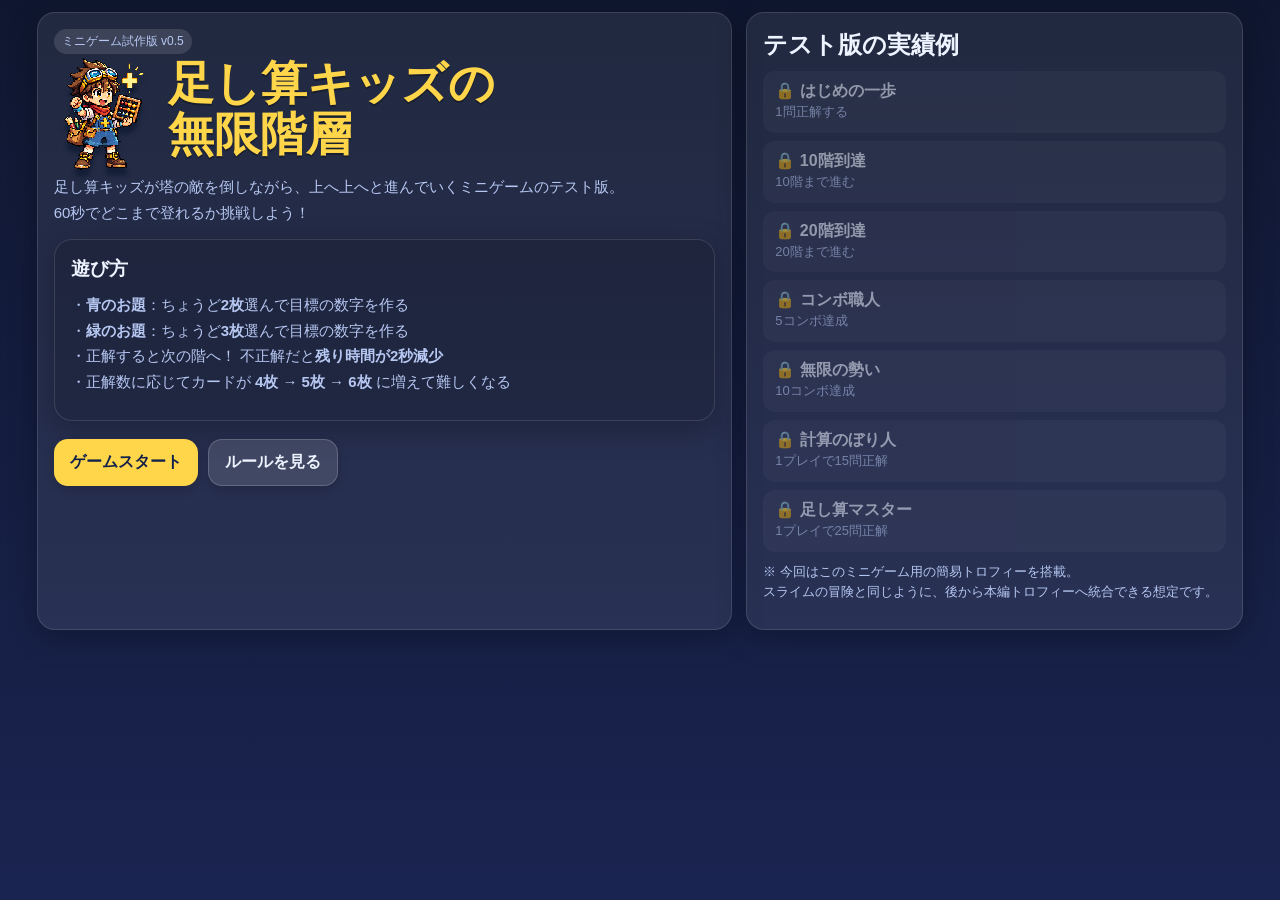
==== addition-kids-tower.html @ 155d3c68 "Add files via upload" ====
<!DOCTYPE html>
<html lang="ja">
<head>
<meta charset="UTF-8" />
<meta name="viewport" content="width=device-width, initial-scale=1.0" />
<title>足し算キッズの無限階層 v0.5</title>
<style>
  :root{
    --bg1:#0f1730; --bg2:#1a2450; --panel:#1f2d5c; --panel2:#2a3973;
    --text:#eef4ff; --sub:#b6c7f2; --accent:#ffd54a; --blue:#54a8ff; --green:#51d18c; --danger:#ff6b6b;
  }
  *{box-sizing:border-box;}
  body{
    margin:0; font-family:-apple-system,BlinkMacSystemFont,"Hiragino Sans","Yu Gothic",sans-serif;
    color:var(--text); background:linear-gradient(180deg,var(--bg1),var(--bg2)); min-height:100vh;
  }
  .wrap{max-width:980px;margin:0 auto;padding:14px;}
  .screen{display:none;}
  .screen.active{display:block;}
  .panel{
    background:rgba(255,255,255,0.08); border:1px solid rgba(255,255,255,0.12); border-radius:18px;
    padding:16px; box-shadow:0 8px 30px rgba(0,0,0,0.25);
  }
  h1,h2,h3,p{margin:0 0 10px 0;}
  .title{font-size:clamp(28px,6vw,46px); line-height:1.1; color:var(--accent); text-shadow:0 2px 0 rgba(0,0,0,.3);}
  .subtitle{color:var(--sub); font-size:15px; line-height:1.7;}
  .btns{display:flex; gap:10px; flex-wrap:wrap; margin-top:18px;}
  button{
    border:none; border-radius:14px; padding:12px 16px; font-size:16px; font-weight:700; cursor:pointer;
    background:#f2f6ff; color:#12214a; box-shadow:0 4px 10px rgba(0,0,0,.15);
  }
  button.primary{background:var(--accent);}
  button.ghost{background:rgba(255,255,255,0.12); color:var(--text); border:1px solid rgba(255,255,255,.18);}
  button.small{padding:8px 12px; font-size:14px;}
  .grid-top{display:grid; grid-template-columns:1.4fr 1fr; gap:14px; margin-bottom:14px;}
  @media (max-width: 760px){ .grid-top{grid-template-columns:1fr;} }
  .hud{display:grid; grid-template-columns:repeat(5,1fr); gap:10px; margin-bottom:14px;}
  @media (max-width: 760px){ .hud{grid-template-columns:repeat(2,1fr);} }
  .stat{background:rgba(255,255,255,.08); border-radius:14px; padding:12px; text-align:center;}
  .stat .label{font-size:12px;color:var(--sub);margin-bottom:6px;}
  .stat .value{font-size:24px;font-weight:900;}
  .battle{display:grid; grid-template-columns:1.2fr .9fr; gap:14px;}
  @media (max-width: 760px){ .battle{grid-template-columns:1fr;} }
  .enemy-box,.player-box{position:relative; overflow:hidden;}
  .tower-bg{
    background:linear-gradient(180deg, rgba(255,255,255,.09), rgba(255,255,255,.03));
    border-radius:16px; padding:14px; min-height:250px;
  }
  .enemy-sprite{
    width:110px; height:110px; border-radius:20px; margin:8px auto; display:grid; place-items:center;
    font-size:56px; background:linear-gradient(180deg, rgba(255,255,255,.16), rgba(0,0,0,.15));
    border:1px solid rgba(255,255,255,.18);
  }
  .hero-sprite{font-size:64px; text-align:center; margin:10px 0;}
  .tower-floor{font-size:14px; color:var(--sub); text-align:center;}
  .enemy-name{text-align:center;font-weight:800;font-size:24px;}
  .mission{
    display:flex; gap:10px; align-items:center; justify-content:center; flex-wrap:wrap;
    background:rgba(0,0,0,.18); padding:12px; border-radius:16px; margin-top:12px;
  }
  .mode-badge{
    min-width:92px; text-align:center; font-weight:900; padding:8px 12px; border-radius:999px;
    box-shadow:inset 0 -2px 0 rgba(0,0,0,.2);
  }
  .mode-blue{background:var(--blue); color:#fff;}
  .mode-green{background:var(--green); color:#08301a;}
  .target{font-size:34px; font-weight:900; color:var(--accent);}
  .cards{
    display:grid; gap:10px; margin-top:14px;
  }
  .cards.c4{grid-template-columns:repeat(4,1fr);} 
  .cards.c5{grid-template-columns:repeat(5,1fr);} 
  .cards.c6{grid-template-columns:repeat(3,1fr);} 
  @media (min-width:700px){ .cards.c6{grid-template-columns:repeat(6,1fr);} }
  .card{
    border-radius:18px; min-height:100px; background:linear-gradient(180deg,#fff,#eef3ff); color:#172857;
    display:flex; align-items:center; justify-content:center; font-size:38px; font-weight:900; cursor:pointer;
    border:4px solid transparent; user-select:none; position:relative; transition:transform .08s ease, box-shadow .08s ease, border-color .08s ease;
    box-shadow:0 8px 16px rgba(0,0,0,.18);
  }
  .card:hover{transform:translateY(-2px);}
  .card.selected{border-color:var(--accent); transform:translateY(-2px) scale(1.03); box-shadow:0 0 0 2px rgba(255,213,74,.25), 0 10px 22px rgba(0,0,0,.22);}
  .card.locked{opacity:.5; cursor:not-allowed;}
  .sum-box{
    margin-top:12px; background:rgba(255,255,255,.06); border-radius:14px; padding:12px;
    display:flex; justify-content:space-between; align-items:center; gap:8px; flex-wrap:wrap;
  }
  .sum-big{font-size:26px; font-weight:900; color:var(--accent);}
  .message{min-height:28px; margin-top:10px; font-weight:700;}
  .message.ok{color:#8fffb4;} .message.bad{color:#ff9e9e;} .message.info{color:#cfe0ff;}
  .progress{height:10px; background:rgba(255,255,255,.1); border-radius:999px; overflow:hidden; margin-top:8px;}
  .progress > div{height:100%; width:0; background:linear-gradient(90deg,var(--green),#d0ff8f);}
  .trophy-list{display:grid; gap:8px;}
  .trophy{display:flex; justify-content:space-between; gap:10px; padding:10px 12px; border-radius:12px; background:rgba(255,255,255,.06);}
  .trophy.locked{opacity:.55;}
  .end-box{text-align:center;}
  .score-big{font-size:56px; font-weight:900; color:var(--accent); line-height:1;}
  .coins{font-size:30px; font-weight:900; color:#ffe388;}
  .note{font-size:13px; color:var(--sub); line-height:1.6;}
  .tag{display:inline-block; font-size:12px; padding:4px 8px; border-radius:999px; background:rgba(255,255,255,.12); color:var(--sub); margin-right:6px;}

  /* ===== v0.2: 操作画面を主役にしたレイアウト ===== */
  .wrap{max-width:1250px; padding:12px clamp(9px,1.7vw,22px);}
  #gameScreen .hud{grid-template-columns:repeat(5,minmax(0,1fr));gap:10px;margin-bottom:12px;}
  #gameScreen .stat{padding:10px 6px;min-width:0;}
  #gameScreen .stat .value{font-size:clamp(21px,2.8vw,31px);line-height:1.1;}
  #gameScreen .battle{display:flex;flex-direction:column;gap:12px;}
  #gameScreen .enemy-box{order:0;padding:10px 16px;}
  #gameScreen .player-box{order:1;padding:clamp(12px,2.5vw,26px);overflow:visible;}
  #gameScreen .enemy-box .tower-bg{
    display:grid;grid-template-columns:94px minmax(0,1fr) 94px;
    grid-template-rows:auto auto auto;grid-template-areas:
      "hero floor enemy" "hero name enemy" "hero bar enemy";
    gap:2px 12px;align-items:center;min-height:unset;padding:8px 16px;
  }
  #gameScreen .enemy-box .tower-floor:first-child{grid-area:floor;font-size:14px;text-align:center;}
  #gameScreen .enemy-box .tower-floor:last-child{display:none;}
  #gameScreen .enemy-box .enemy-sprite{
    grid-area:enemy;width:77px;height:77px;margin:0;justify-self:center;
    border-radius:13px;font-size:45px;
  }
  #gameScreen .enemy-box .enemy-name{grid-area:name;font-size:clamp(18px,2vw,25px);line-height:1.2;}
  #gameScreen .enemy-box .hero-sprite{grid-area:hero;font-size:64px;margin:0;line-height:1;text-align:center;}
  #gameScreen .enemy-box .progress{grid-area:bar;margin:5px 0 0;height:8px;}
  #gameScreen .mission{gap:18px;padding:14px;margin:0 0 18px;border:2px solid rgba(255,255,255,.13);}
  #gameScreen .mode-badge{font-size:clamp(18px,2.6vw,25px);padding:12px 20px;min-width:125px;}
  #gameScreen .target{font-size:clamp(42px,5.2vw,64px);line-height:1;font-variant-numeric:tabular-nums;}
  #gameScreen .mission > div:nth-child(2){font-size:clamp(17px,2.2vw,22px);font-weight:800;}
  #gameScreen .cards{width:100%;max-width:1080px;margin:0 auto;gap:clamp(9px,1.3vw,17px);}
  #gameScreen .cards.c4{grid-template-columns:repeat(4,minmax(0,1fr));}
  #gameScreen .cards.c5{grid-template-columns:repeat(5,minmax(0,1fr));}
  #gameScreen .cards.c6{grid-template-columns:repeat(6,minmax(0,1fr));}
  #gameScreen .card{
    min-width:0;min-height:clamp(146px,17vw,205px);
    font-size:clamp(47px,5.9vw,79px);border-width:5px;
    border-radius:20px;touch-action:manipulation;
  }
  #gameScreen .card:focus-visible{outline:4px solid var(--accent);outline-offset:3px;}
  #gameScreen .sum-box{
    margin:18px auto 0;max-width:1080px;padding:13px 18px;
    justify-content:space-around;gap:14px;
  }
  #gameScreen .sum-big{font-size:clamp(27px,3vw,39px);}
  #gameScreen .sum-box .btns{flex-wrap:nowrap;gap:8px;}
  #gameScreen .sum-box button{font-size:16px;padding:13px 17px;}
  #gameScreen .message{max-width:1080px;margin:13px auto 0;font-size:clamp(16px,2vw,20px);}
  #gameScreen .note{max-width:1080px;margin:4px auto 0;}
  @media (max-width:699px){
    .wrap{padding:8px;}
    #gameScreen .hud{gap:4px;margin-bottom:8px;}
    #gameScreen .stat{padding:7px 2px;border-radius:10px;}
    #gameScreen .stat .label{font-size:clamp(9px,2.5vw,11px);margin-bottom:4px;line-height:1.25;}
    #gameScreen .stat .value{font-size:clamp(19px,5.2vw,26px);}
    #gameScreen .battle{gap:8px;}
    #gameScreen .enemy-box{padding:5px 8px;}
    #gameScreen .enemy-box .tower-bg{
      grid-template-columns:54px minmax(0,1fr) 54px;gap:2px 6px;padding:7px 8px;
    }
    #gameScreen .enemy-box .hero-sprite{font-size:44px;}
    #gameScreen .enemy-box .enemy-sprite{width:52px;height:52px;font-size:33px;border-radius:10px;}
    #gameScreen .enemy-box .tower-floor:first-child{font-size:11px;}
    #gameScreen .enemy-box .enemy-name{font-size:16px;}
    #gameScreen .enemy-box .progress{height:6px;margin:2px 0 0;}
    #gameScreen .player-box{padding:12px 10px;}
    #gameScreen .mission{padding:9px 6px;margin-bottom:12px;gap:8px;}
    #gameScreen .mode-badge{min-width:104px;padding:10px 12px;font-size:17px;}
    #gameScreen .mission > div:nth-child(2){font-size:13px;}
    #gameScreen .target{font-size:45px;}
    #gameScreen .cards{gap:9px;}
    #gameScreen .cards.c4{grid-template-columns:repeat(2,minmax(0,1fr));}
    #gameScreen .cards.c5,#gameScreen .cards.c6{grid-template-columns:repeat(3,minmax(0,1fr));}
    #gameScreen .card{
      min-height:clamp(105px,17vh,145px);font-size:clamp(43px,10vw,65px);
      border-radius:16px;border-width:4px;
    }
    #gameScreen .sum-box{margin-top:11px;padding:10px;gap:8px;}
    #gameScreen .sum-big{font-size:25px;}
    #gameScreen .sum-box button{font-size:13px;padding:10px 10px;}
    #gameScreen .sum-box .btns{gap:5px;}
    #gameScreen .message{margin-top:10px;font-size:15px;}
    #gameScreen .note{font-size:11px;}
  }
  @media (max-width:360px){
    #gameScreen .sum-box{justify-content:space-between;}
    #gameScreen .sum-box .btns{width:100%;justify-content:space-between;}
    #gameScreen .sum-box .btns button{flex:1;}
    #gameScreen .card{min-height:112px;}
  }
  @media (prefers-reduced-motion:reduce){
    #gameScreen .card{transition:none;}
  }

  /* v0.4: 問題モードの色を数字カードそのものへ反映する */
  #gameScreen .cards[data-mode="blue"] .card {
    background:linear-gradient(160deg,#5eb6ff 0%,#267ce7 55%,#1459ba 100%);
    background-color:#267ce7;
    color:#ffffff;
    border-color:#9bd8ff;
    text-shadow:0 2px 3px rgba(0,33,85,.55);
  }
  #gameScreen .cards[data-mode="green"] .card {
    background:linear-gradient(160deg,#6fe6a7 0%,#24b873 55%,#098052 100%);
    background-color:#24b873;
    color:#ffffff;
    border-color:#a6f5c7;
    text-shadow:0 2px 3px rgba(0,66,39,.56);
  }
  #gameScreen .cards[data-mode] .card.selected {
    border-color:#ffdd44;
    box-shadow:0 0 0 3px rgba(255,221,68,.40), 0 9px 22px rgba(0,0,0,.28);
  }

  /* v0.5 / tower battle, actual original Mathspeed pixel sprites */
  :root{--pixel-edge:#c8b16e;}
  .introRow{display:flex;align-items:center;gap:14px;}
  .introHero{width:100px;height:120px;object-fit:contain;image-rendering:pixelated;filter:drop-shadow(0 7px 2px #06112888);}
  #gameScreen .battle{gap:10px;}
  #gameScreen .enemy-box{padding:0;overflow:hidden;background:#101a39;border:3px solid #ccab5d;box-shadow:inset 0 0 0 3px #344a73,0 7px 0 #080d1d;}
  #gameScreen .enemy-box .tower-bg{display:block;grid-template-columns:none;grid-template-rows:none;grid-template-areas:none;position:relative;isolation:isolate;min-height:0;padding:0;border-radius:0;background:linear-gradient(180deg,#122148 0%,#243b65 70%,#132042 100%);}
  #gameScreen .tower-bg:before{content:"";position:absolute;inset:0;z-index:-1;opacity:.62;
   background-image:linear-gradient(0deg,transparent 0 29px,#0b1833 29px 31px),repeating-linear-gradient(90deg,#3b4c73 0 32px,#334467 32px 34px,#2b3d64 34px 67px);
   background-size:100% 31px,69px 62px;}
  .sceneTop{height:32px;display:flex;justify-content:space-between;align-items:center;padding:0 12px;font-size:13px;color:#ffe9a2;background:linear-gradient(180deg,#1d2f55,#14203d);border-bottom:2px solid #b5a16f;letter-spacing:.03em;}
  .sceneTop b{color:#fff;}
  .battlePrompt{font-size:12px;color:#d7e5ff;font-weight:700;}
  .sceneArena{position:relative;height:126px;display:flex;align-items:end;justify-content:space-around;padding:0 14% 10px;overflow:hidden;}
  .sceneWindow{position:absolute;left:42%;top:2px;width:16%;height:73%;border:6px solid #687d9b;border-bottom:none;border-radius:50% 50% 0 0;background:linear-gradient(#101e46,#355f98);box-shadow:0 0 0 4px #111e3d,0 0 40px #6d8fd655 inset;}
  .sceneWindow:after{content:"";position:absolute;left:43%;top:0;bottom:0;width:6px;background:#657b9e;}
  .towerBattler{position:relative;z-index:3;width:85px;height:92px;display:flex;align-items:end;justify-content:center;animation:towerFloat 1.2s ease-in-out infinite alternate;}
  .monsterBattler{animation-delay:-.57s;}
  .towerBattler img{width:82px;height:89px;object-fit:contain;image-rendering:pixelated;filter:drop-shadow(0 5px 2px #010617aa);}
  .heroBattler img{width:85px;height:90px;}
  #gameScreen .enemy-box .enemy-sprite{width:84px;height:90px;border:0;border-radius:0;margin:0;background:none;display:flex;align-items:end;justify-content:center;}
  .stageTiles{position:absolute;bottom:0;left:0;right:0;height:22px;background:repeating-linear-gradient(90deg,#8c89a1 0 20px,#585e83 20px 23px,#a39aac 23px 46px,#454d6b 46px 49px);border-top:4px solid #c8b7b1;z-index:1;}
  .effectSpark{position:absolute;left:45%;top:36%;color:#fff0a1;font-size:28px;font-weight:900;opacity:0;text-shadow:-2px 0 #b05d03,2px 0 #b05d03,0 3px #9a4b03;pointer-events:none;z-index:9;}
  .sceneBottom{height:35px;display:flex;align-items:center;justify-content:space-between;gap:10px;padding:3px 15px;background:#111d39;border-top:2px solid #b5a16f;font-weight:900;}
  .sceneHeroName{color:#ffe49a;font-size:13px;white-space:nowrap;}
  .sceneEnemyInfo{min-width:120px;max-width:50%;display:flex;gap:7px;align-items:center;justify-content:flex-end;font-size:13px;white-space:nowrap;}
  #gameScreen .enemy-box .progress{width:65px;flex:none;height:7px;grid-area:auto;margin:0;}
  @keyframes towerFloat {from{transform:translateY(0)}to{transform:translateY(-4px)}}
  #towerScene.strike .heroBattler{animation:towerAttack .22s ease-out both;}
  #towerScene.strike .monsterBattler{animation:towerHit .23s ease-out both;}
  #towerScene.strike .effectSpark{animation:towerSpark .23s linear both;}
  @keyframes towerAttack{0%{transform:translate(0,0)}36%{transform:translate(30px,-2px)}100%{transform:translate(0,0)}}
  @keyframes towerHit{0%,30%{transform:translateX(0);opacity:1}55%{transform:translateX(9px);filter:brightness(2);opacity:1}100%{transform:translateX(16px);opacity:.08}}
  @keyframes towerSpark{0%,26%{opacity:0;transform:scale(.6)}40%{opacity:1;transform:scale(1.18)}100%{opacity:0;transform:translateY(-10px)}}
  #gameScreen .mission{background:linear-gradient(160deg,#172954,#1c2f56);border:3px solid #b29a64;border-radius:12px;box-shadow:inset 0 0 0 2px #263f6c;margin-bottom:11px;}
  #gameScreen .card{font-family:inherit;}
  #gameScreen .cards[data-mode="blue"] .card{background:linear-gradient(160deg,#64c3ff,#277ce8 60%,#1552af);border-color:#a4e8ff;color:#fff;}
  #gameScreen .cards[data-mode="green"] .card{background:linear-gradient(160deg,#76f5b5,#24bd75 60%,#0d8a54);border-color:#a9ffd2;color:#fff;}
  #gameScreen .cards[data-mode] .card.selected{border-color:#ffe44a;box-shadow:0 0 0 4px #f8c93555,0 8px 12px #040a1c88;}
  #gameScreen .player-box{background:linear-gradient(180deg,#1b2c55,#101b3d);border:2px solid #879ac3;}
  .player-box .note{font-size:12px;}
  @media(min-width:700px){#gameScreen .sceneArena{height:137px}#gameScreen .towerBattler img{width:92px;height:97px}#gameScreen .towerBattler{width:94px;height:99px;}#gameScreen .enemy-box .enemy-sprite{width:90px;height:96px}}
  @media(max-width:699px){
   .wrap{padding:6px;}
   #gameScreen .enemy-box{padding:0;border-width:2px;}
   #gameScreen .tower-bg{display:block;padding:0;}
   #gameScreen .sceneArena{height:99px;padding:0 10% 7px;}
   #gameScreen .towerBattler{width:67px;height:72px;}
   #gameScreen .towerBattler img{width:64px;height:72px;}
   #gameScreen .enemy-box .enemy-sprite{width:64px;height:72px;border-radius:0;}
   .sceneTop{height:25px;font-size:11px;padding:0 8px;}
   .battlePrompt{font-size:10px;}
   .sceneBottom{height:28px;padding:0 8px;}
   .sceneHeroName,.sceneEnemyInfo{font-size:11px;}
   #gameScreen .enemy-box .progress{width:35px;height:6px;}
   #gameScreen .mission{padding:8px;margin-bottom:8px;}
   #gameScreen .card{min-height:clamp(102px,17vh,145px);}
   .introHero{width:75px;height:100px;}
  }
  @media(max-width:370px){
   .sceneHeroName{display:none;}
   #gameScreen .sceneArena{height:92px;}
   #gameScreen .card{min-height:105px;}
  }
  @media(prefers-reduced-motion:reduce){.towerBattler{animation:none!important}#towerScene.strike .towerBattler{animation:none!important}}

</style>
</head>
<body>
<div class="wrap">
  <section id="titleScreen" class="screen active">
    <div class="grid-top">
      <div class="panel">
        <div class="tag">ミニゲーム試作版 v0.5</div>
        <div class="introRow"><img class="introHero" src="[data-uri]" alt="本編の足し算キッズ"><h1 class="title">足し算キッズの<br>無限階層</h1></div>
        <p class="subtitle">
          足し算キッズが塔の敵を倒しながら、上へ上へと進んでいくミニゲームのテスト版。<br>
          60秒でどこまで登れるか挑戦しよう！
        </p>
        <div class="panel" style="background:rgba(0,0,0,.15); margin-top:14px;">
          <h3>遊び方</h3>
          <p class="subtitle">
            ・<b>青のお題</b>：ちょうど<b>2枚</b>選んで目標の数字を作る<br>
            ・<b>緑のお題</b>：ちょうど<b>3枚</b>選んで目標の数字を作る<br>
            ・正解すると次の階へ！ 不正解だと<b>残り時間が2秒減少</b><br>
            ・正解数に応じてカードが <b>4枚 → 5枚 → 6枚</b> に増えて難しくなる
          </p>
        </div>
        <div class="btns">
          <button class="primary" id="startBtn">ゲームスタート</button>
          <button class="ghost" id="howBtn">ルールを見る</button>
        </div>
      </div>
      <div class="panel">
        <h2>テスト版の実績例</h2>
        <div class="trophy-list" id="previewTrophies"></div>
        <p class="note" style="margin-top:10px;">※ 今回はこのミニゲーム用の簡易トロフィーを搭載。<br>スライムの冒険と同じように、後から本編トロフィーへ統合できる想定です。</p>
      </div>
    </div>
  </section>

  <section id="gameScreen" class="screen">
    <div class="hud">
      <div class="stat"><div class="label">残り時間</div><div class="value" id="timeDisplay">60</div></div>
      <div class="stat"><div class="label">現在の階</div><div class="value" id="floorDisplay">1</div></div>
      <div class="stat"><div class="label">正解数</div><div class="value" id="correctDisplay">0</div></div>
      <div class="stat"><div class="label">最大コンボ</div><div class="value" id="comboDisplay">0</div></div>
      <div class="stat"><div class="label">カード枚数</div><div class="value" id="cardCountDisplay">4</div></div>
    </div>

    <div class="battle">
      <div class="panel enemy-box">
        <div class="tower-bg" id="towerScene">
          <div class="sceneTop"><span>🏰 無限階層 <b>FLOOR <span id="floorLabel">1</span></b></span><span class="battlePrompt">正解で攻撃！</span></div>
          <div class="sceneArena">
            <div class="sceneWindow" aria-hidden="true"></div>
            <div class="towerBattler heroBattler"><img class="heroSprite" src="[data-uri]" alt="足し算キッズ"></div>
            <div class="effectSpark" id="effectSpark" aria-hidden="true">＋10</div>
            <div class="towerBattler monsterBattler"><div class="enemy-sprite" id="enemySprite"><img src="[data-uri]" alt="敵キャラクター"></div></div>
            <div class="stageTiles" aria-hidden="true"></div>
          </div>
          <div class="sceneBottom"><span class="sceneHeroName">足し算キッズ</span><div class="sceneEnemyInfo"><span id="enemyName">スモールスライム</span><div class="progress"><div id="towerProgress"></div></div></div></div>
        </div>
      </div>

      <div class="panel player-box">
        <div class="mission">
          <div id="modeBadge" class="mode-badge mode-blue">青 / 2枚</div>
          <div class="missionLabel">目標の数字</div>
          <div class="target" id="targetDisplay">10</div>
        </div>

        <div id="cardsArea" class="cards c4"></div>

        <div class="sum-box">
          <div>
            <div class="label" style="color:var(--sub); font-size:12px;">選択中</div>
            <div class="sum-big" id="selectedSum">0</div>
          </div>
          <div>
            <div class="label" style="color:var(--sub); font-size:12px;">枚数</div>
            <div class="sum-big" id="selectedCount">0</div>
          </div>
          <div class="btns" style="margin-top:0;">
            <button class="small ghost" id="clearBtn">選択解除</button>
            <button class="small ghost" id="hintBtn">ヒント</button>
          </div>
        </div>

        <div id="message" class="message info">カードを選ぼう！</div>
        <p class="note">※ ちょうど必要な枚数を選んだ瞬間に判定されます。</p>
      </div>
    </div>
  </section>

  <section id="resultScreen" class="screen">
    <div class="panel end-box">
      <div class="tag">結果発表</div>
      <h2>足し算キッズの挑戦結果</h2>
      <p class="subtitle">塔をのぼった記録をまとめたよ！</p>
      <div style="margin:18px 0;">
        <div class="label" style="color:var(--sub);">到達階数</div>
        <div class="score-big" id="finalFloor">0</div>
      </div>
      <div style="display:grid; grid-template-columns:repeat(3,1fr); gap:10px; margin:18px 0;">
        <div class="stat"><div class="label">正解数</div><div class="value" id="finalCorrect">0</div></div>
        <div class="stat"><div class="label">最大コンボ</div><div class="value" id="finalCombo">0</div></div>
        <div class="stat"><div class="label">自己ベスト</div><div class="value" id="bestCorrect">0</div></div>
      </div>
      <p class="coins">獲得コイン：<span id="finalCoins">0</span></p>
      <p class="note">テスト版なので、このコインは本編へはまだ連動しません。<br>後からマスピード本編のコイン・トロフィーに接続できる形を想定しています。</p>
      <div class="panel" style="text-align:left; margin-top:18px;">
        <h3>このミニゲーム用トロフィー</h3>
        <div class="trophy-list" id="resultTrophies"></div>
      </div>
      <div class="btns" style="justify-content:center;">
        <button class="primary" id="retryBtn">もう一回</button>
        <button class="ghost" id="backBtn">タイトルへ</button>
      </div>
    </div>
  </section>
</div>

<script>
(() => {
  const STORAGE_KEY = 'addition-kids-infinite-tower-v01';
  const screens = {
    title: document.getElementById('titleScreen'),
    game: document.getElementById('gameScreen'),
    result: document.getElementById('resultScreen'),
  };

  const ui = {
    timeDisplay: document.getElementById('timeDisplay'),
    floorDisplay: document.getElementById('floorDisplay'),
    floorLabel: document.getElementById('floorLabel'),
    correctDisplay: document.getElementById('correctDisplay'),
    comboDisplay: document.getElementById('comboDisplay'),
    cardCountDisplay: document.getElementById('cardCountDisplay'),
    enemyName: document.getElementById('enemyName'),
    enemySprite: document.getElementById('enemySprite'),
    towerProgress: document.getElementById('towerProgress'),
    modeBadge: document.getElementById('modeBadge'),
    targetDisplay: document.getElementById('targetDisplay'),
    cardsArea: document.getElementById('cardsArea'),
    selectedSum: document.getElementById('selectedSum'),
    selectedCount: document.getElementById('selectedCount'),
    message: document.getElementById('message'),
    finalFloor: document.getElementById('finalFloor'),
    finalCorrect: document.getElementById('finalCorrect'),
    finalCombo: document.getElementById('finalCombo'),
    bestCorrect: document.getElementById('bestCorrect'),
    finalCoins: document.getElementById('finalCoins'),
    previewTrophies: document.getElementById('previewTrophies'),
    resultTrophies: document.getElementById('resultTrophies')
  };

  const enemyPool = [["スモールスライム","[data-uri]"],["ひき算忍者","[data-uri]"],["かけ算ファイター","[data-uri]"],["わり算博士","[data-uri]"],["暗算ロボ","[data-uri]"],["計算マスター","[data-uri]"],["数式の魔術師","[data-uri]"],["暗算王","[data-uri]"]];

  const trophies = [
    {id:'firstClear', name:'はじめの一歩', desc:'1問正解する', check:s=>s.totalCorrect>=1},
    {id:'floor10', name:'10階到達', desc:'10階まで進む', check:s=>s.bestFloor>=10},
    {id:'floor20', name:'20階到達', desc:'20階まで進む', check:s=>s.bestFloor>=20},
    {id:'combo5', name:'コンボ職人', desc:'5コンボ達成', check:s=>s.bestCombo>=5},
    {id:'combo10', name:'無限の勢い', desc:'10コンボ達成', check:s=>s.bestCombo>=10},
    {id:'clear15', name:'計算のぼり人', desc:'1プレイで15問正解', check:s=>s.bestCorrect>=15},
    {id:'clear25', name:'足し算マスター', desc:'1プレイで25問正解', check:s=>s.bestCorrect>=25},
  ];

  function loadSave(){
    try{
      return JSON.parse(localStorage.getItem(STORAGE_KEY)) || {
        bestCorrect:0, bestFloor:0, bestCombo:0, totalCorrect:0, unlocked:{}
      };
    }catch(e){
      return {bestCorrect:0, bestFloor:0, bestCombo:0, totalCorrect:0, unlocked:{}};
    }
  }
  function saveSave(){ try{localStorage.setItem(STORAGE_KEY, JSON.stringify(save))}catch(e){console.warn('test score storage unavailable',e)} }
  let save = loadSave();

  let state;
  let timer = null;
  let busy = false;

  function showScreen(name){
    Object.values(screens).forEach(el=>el.classList.remove('active'));
    screens[name].classList.add('active');
  }

  function rand(min,max){ return Math.floor(Math.random()*(max-min+1))+min; }
  function shuffle(arr){
    const a = arr.slice();
    for(let i=a.length-1;i>0;i--){ const j=Math.floor(Math.random()*(i+1)); [a[i],a[j]]=[a[j],a[i]]; }
    return a;
  }

  function cardCountFor(correct){
    if(correct >= 12) return 6;
    if(correct >= 5) return 5;
    return 4;
  }

  function pickMode(){ return Math.random() < 0.5 ? 2 : 3; }

  function allIndexCombos(n, k){
    const res=[];
    function dfs(start, combo){
      if(combo.length===k){ res.push(combo.slice()); return; }
      for(let i=start;i<n;i++){
        combo.push(i); dfs(i+1, combo); combo.pop();
      }
    }
    dfs(0,[]); return res;
  }

  function generatePuzzle(cardCount, requiredCount){
    const combos = allIndexCombos(cardCount, requiredCount);
    for(let attempt=0; attempt<2000; attempt++){
      const cards = Array.from({length:cardCount}, ()=>rand(1,9));
      const sums = combos.map(c=>({idxs:c, sum:c.reduce((acc,i)=>acc+cards[i],0)}));
      const validSums = sums.filter(x=>x.sum>=requiredCount && x.sum<=requiredCount*9);
      if(!validSums.length) continue;
      const candidate = validSums[rand(0, validSums.length-1)].sum;
      const exact = sums.filter(x=>x.sum===candidate);
      if(exact.length>=1 && exact.length<=2){
        return {cards, target:candidate};
      }
    }
    // fallback
    if(requiredCount===2){
      const a=rand(1,9), b=rand(1,9), c=rand(1,9), d=rand(1,9);
      const cards = shuffle(cardCount===4?[a,b,c,d]:cardCount===5?[a,b,c,d,rand(1,9)]:[a,b,c,d,rand(1,9),rand(1,9)]);
      return {cards, target:a+b};
    }else{
      const a=rand(1,5), b=rand(1,5), c=rand(1,5);
      let pool=[a,b,c,rand(1,9)];
      while(pool.length<cardCount) pool.push(rand(1,9));
      return {cards:shuffle(pool), target:a+b+c};
    }
  }

  function newBattle(){
    const requiredCount = pickMode();
    const cardCount = cardCountFor(state.correct);
    const puzzle = generatePuzzle(cardCount, requiredCount);
    state.requiredCount = requiredCount;
    state.cardCount = cardCount;
    state.cards = puzzle.cards;
    state.target = puzzle.target;
    state.selected = [];
    updateUI();
    setMessage('カードを選ぼう！', 'info');
  }

  function enemyForFloor(floor){
    return enemyPool[(floor-1)%enemyPool.length];
  }

  function startGame(){
    state = {
      time:60.0,
      floor:1,
      correct:0,
      combo:0,
      bestComboInRun:0,
      selected:[],
      requiredCount:2,
      cardCount:4,
      cards:[],
      target:10,
      running:true
    };
    showScreen('game');
    newBattle();
    if(timer) clearInterval(timer);
    timer = setInterval(tick, 100);
  }

  function tick(){
    if(!state.running) return;
    state.time = Math.max(0, +(state.time - 0.1).toFixed(1));
    ui.timeDisplay.textContent = state.time.toFixed(1);
    if(state.time <= 0){ endGame(); }
  }

  function setMessage(msg, type='info'){
    ui.message.textContent = msg;
    ui.message.className = 'message ' + type;
  }

  function updateUI(){
    ui.timeDisplay.textContent = state.time.toFixed(1);
    ui.floorDisplay.textContent = state.floor;
    ui.floorLabel.textContent = state.floor;
    ui.correctDisplay.textContent = state.correct;
    ui.comboDisplay.textContent = state.bestComboInRun;
    ui.cardCountDisplay.textContent = state.cardCount;
    const [name, imageUrl] = enemyForFloor(state.floor);
    ui.enemyName.textContent = name;
    const existing = ui.enemySprite.querySelector('img');
    if (existing) {
      if (existing.src !== imageUrl) existing.src = imageUrl;
      existing.alt = name;
    }
    ui.towerProgress.style.width = Math.min(100, (state.floor%10)*10) + '%';
    ui.modeBadge.textContent = (state.requiredCount===2?'青 / 2枚':'緑 / 3枚');
    ui.modeBadge.className = 'mode-badge ' + (state.requiredCount===2?'mode-blue':'mode-green');
    ui.targetDisplay.textContent = state.target;
    ui.selectedSum.textContent = state.selected.reduce((a,i)=>a+state.cards[i],0);
    ui.selectedCount.textContent = state.selected.length;

    ui.cardsArea.className = 'cards c' + state.cardCount;
    ui.cardsArea.dataset.mode = state.requiredCount===2 ? 'blue' : 'green';
    ui.cardsArea.innerHTML = '';
    state.cards.forEach((num, idx)=>{
      const card = document.createElement('button');
      const modeClass = state.requiredCount===2 ? ' mode-blue-card' : ' mode-green-card';
      card.className = 'card' + modeClass + (state.selected.includes(idx)?' selected':'');
      card.textContent = num;
      card.addEventListener('click', ()=>toggleCard(idx));
      ui.cardsArea.appendChild(card);
    });
  }

  function toggleCard(idx){
    if(!state.running || busy) return;
    const pos = state.selected.indexOf(idx);
    if(pos>=0){
      state.selected.splice(pos,1);
      updateUI();
      return;
    }
    if(state.selected.length >= state.requiredCount) return;
    state.selected.push(idx);
    updateUI();
    if(state.selected.length === state.requiredCount){
      checkSelection();
    }
  }

  function checkSelection(){
    const sum = state.selected.reduce((a,i)=>a+state.cards[i],0);
    if(sum === state.target){
      busy = true;
      state.correct += 1;
      state.combo += 1;
      state.bestComboInRun = Math.max(state.bestComboInRun, state.combo);
      setMessage('正解！ 足し算キッズの攻撃！', 'ok');
      const scene = document.getElementById('towerScene');
      scene.classList.remove('strike');
      void scene.offsetWidth;
      scene.classList.add('strike');
      setTimeout(()=>{
        scene.classList.remove('strike');
        if(!state.running) { busy = false; return; }
        state.floor += 1;
        busy = false;
        newBattle();
      }, 230);
    }else{
      state.time = Math.max(0, +(state.time - 2).toFixed(1));
      state.combo = 0;
      setMessage('おしい！ 残り時間 -2秒', 'bad');
      state.selected = [];
      updateUI();
      if(state.time<=0) endGame();
    }
  }

  function showHint(){
    const combos = allIndexCombos(state.cards.length, state.requiredCount);
    const hit = combos.find(c => c.reduce((a,i)=>a+state.cards[i],0) === state.target);
    if(hit){
      const nums = hit.map(i=>state.cards[i]).join(' + ');
      setMessage(`ヒント： ${nums} = ${state.target}`, 'info');
    }else{
      setMessage('この問題のヒントが見つかりませんでした。', 'bad');
    }
  }

  function calcCoins(correct){
    if(correct<=0) return 0;
    if(correct<=4) return correct*10;
    if(correct<=9) return 40 + (correct-4)*15;
    if(correct<=19) return 115 + (correct-9)*20;
    return 315 + (correct-19)*25;
  }

  function endGame(){
    if(!state.running) return;
    state.running = false;
    if(timer) clearInterval(timer);

    const coins = calcCoins(state.correct);
    save.bestCorrect = Math.max(save.bestCorrect, state.correct);
    save.bestFloor = Math.max(save.bestFloor, state.floor);
    save.bestCombo = Math.max(save.bestCombo, state.bestComboInRun);
    save.totalCorrect += state.correct;
    trophies.forEach(t=>{ if(t.check(save)) save.unlocked[t.id] = true; });
    saveSave();

    ui.finalFloor.textContent = state.floor;
    ui.finalCorrect.textContent = state.correct;
    ui.finalCombo.textContent = state.bestComboInRun;
    ui.bestCorrect.textContent = save.bestCorrect;
    ui.finalCoins.textContent = coins;
    renderTrophies(ui.resultTrophies, true);
    showScreen('result');
  }

  function renderTrophies(target, showLocked){
    target.innerHTML = '';
    trophies.forEach(t=>{
      const unlocked = !!save.unlocked[t.id];
      if(!showLocked && !unlocked) return;
      const row = document.createElement('div');
      row.className = 'trophy' + (unlocked ? '' : ' locked');
      row.innerHTML = `<div><b>${unlocked?'🏆':'🔒'} ${t.name}</b><div class="note">${t.desc}</div></div><div>${unlocked?'達成':''}</div>`;
      target.appendChild(row);
    });
  }

  function resetSelection(){
    if(!state) return;
    state.selected = [];
    updateUI();
    setMessage('選択を解除したよ。', 'info');
  }

  function showHow(){
    alert('【足し算キッズの無限階層】\n\n・青なら2枚、緑なら3枚で目標の数字を作る\n・正解で次の階へ進む\n・不正解だと残り時間が2秒へる\n・正解数に応じてカードが4→5→6枚にふえる\n・60秒でどこまでのぼれるか挑戦！');
  }

  document.getElementById('startBtn').addEventListener('click', startGame);
  document.getElementById('retryBtn').addEventListener('click', startGame);
  document.getElementById('backBtn').addEventListener('click', ()=>{ renderTrophies(ui.previewTrophies, true); showScreen('title'); });
  document.getElementById('clearBtn').addEventListener('click', resetSelection);
  document.getElementById('hintBtn').addEventListener('click', showHint);
  document.getElementById('howBtn').addEventListener('click', showHow);

  renderTrophies(ui.previewTrophies, true);
})();
</script>
</body>
</html>
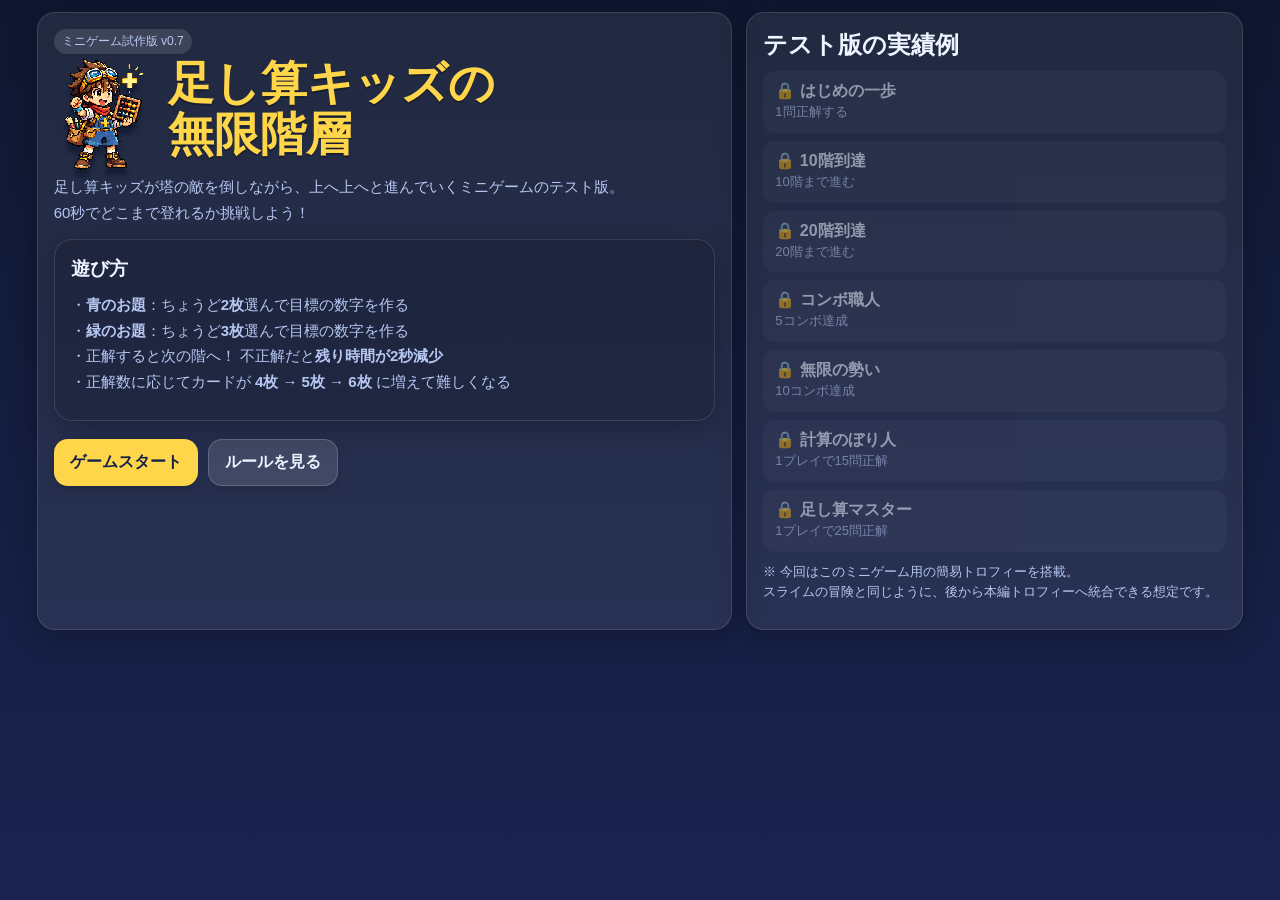
==== commit 32fc8e03: "Add files via upload" ====
--- a/addition-kids-tower.html
+++ b/addition-kids-tower.html
@@ -3,7 +3,7 @@
 <head>
 <meta charset="UTF-8" />
 <meta name="viewport" content="width=device-width, initial-scale=1.0" />
-<title>足し算キッズの無限階層 v0.5</title>
+<title>足し算キッズの無限階層 v0.7</title>
 <style>
   :root{
     --bg1:#0f1730; --bg2:#1a2450; --panel:#1f2d5c; --panel2:#2a3973;
@@ -216,7 +216,7 @@
   .introHero{width:100px;height:120px;object-fit:contain;image-rendering:pixelated;filter:drop-shadow(0 7px 2px #06112888);}
   #gameScreen .battle{gap:10px;}
   #gameScreen .enemy-box{padding:0;overflow:hidden;background:#101a39;border:3px solid #ccab5d;box-shadow:inset 0 0 0 3px #344a73,0 7px 0 #080d1d;}
-  #gameScreen .enemy-box .tower-bg{display:block;grid-template-columns:none;grid-template-rows:none;grid-template-areas:none;position:relative;isolation:isolate;min-height:0;padding:0;border-radius:0;background:linear-gradient(180deg,#122148 0%,#243b65 70%,#132042 100%);}
+  #gameScreen .tower-bg{display:block;position:relative;isolation:isolate;min-height:0;padding:0;border-radius:0;background:linear-gradient(180deg,#122148 0%,#243b65 70%,#132042 100%);}
   #gameScreen .tower-bg:before{content:"";position:absolute;inset:0;z-index:-1;opacity:.62;
    background-image:linear-gradient(0deg,transparent 0 29px,#0b1833 29px 31px),repeating-linear-gradient(90deg,#3b4c73 0 32px,#334467 32px 34px,#2b3d64 34px 67px);
    background-size:100% 31px,69px 62px;}
@@ -276,6 +276,42 @@
   }
   @media(prefers-reduced-motion:reduce){.towerBattler{animation:none!important}#towerScene.strike .towerBattler{animation:none!important}}
 
+
+  /* v0.7: 戦闘HUDを戦闘画面に固定 / 高精細ドット絵との統一 */
+  #gameScreen .enemy-box{width:100%;min-width:0;box-sizing:border-box;}
+  #gameScreen .enemy-box .tower-bg{display:block;grid-template-columns:none;grid-template-rows:none;grid-template-areas:none;gap:0;padding:0;width:100%;min-width:0;overflow:hidden;}
+  #gameScreen .sceneTop{box-sizing:border-box;width:100%;min-width:0;overflow:hidden;}
+  #gameScreen .sceneArena{box-sizing:border-box;width:100%;min-width:0;overflow:hidden;}
+  #gameScreen .sceneBottom{
+    width:100%;min-width:0;box-sizing:border-box;display:grid;
+    grid-template-columns:minmax(0,1fr) 32px minmax(0,1fr) 68px;
+    align-items:center;column-gap:8px;padding:3px 14px;
+    text-align:center;overflow:hidden;
+  }
+  #gameScreen .sceneHeroName{display:block;min-width:0;text-align:center;overflow:hidden;text-overflow:ellipsis;white-space:nowrap;color:#ffdf8f;}
+  #gameScreen .sceneVs{display:block;font-size:12px;color:#e1ebff;font-weight:900;}
+  #gameScreen .sceneEnemyInfo{
+    min-width:0;max-width:none;width:100%;font-size:13px;display:block;
+    text-align:center;overflow:hidden;white-space:nowrap;text-overflow:ellipsis;color:#f0f4ff;
+  }
+  #gameScreen .sceneEnemyInfo #enemyName{display:block;overflow:hidden;white-space:nowrap;text-overflow:ellipsis;}
+  #gameScreen .enemy-box .sceneFloorProgress{width:68px;min-width:0;height:7px;margin:0;}
+  #gameScreen .enemy-box .enemy-sprite{overflow:visible;}
+  #gameScreen .enemy-box .monsterBattler img{
+    width:88px;height:90px;image-rendering:pixelated;object-fit:contain;filter:drop-shadow(0 4px 2px #010617a8);
+  }
+  #gameScreen .heroBattler img{object-fit:contain;}
+  @media(max-width:699px){
+    #gameScreen .sceneBottom{grid-template-columns:minmax(0,1fr) 22px minmax(0,1.2fr);column-gap:5px;padding:3px 8px;height:auto;min-height:32px;}
+    #gameScreen .sceneHeroName,#gameScreen .sceneEnemyInfo{font-size:11px;}
+    #gameScreen .sceneVs{font-size:10px;}
+    #gameScreen .sceneFloorProgress{display:none;}
+    #gameScreen .enemy-box .monsterBattler img{width:64px;height:72px;}
+  }
+  @media(max-width:370px){
+    #gameScreen .sceneHeroName{display:block;font-size:10px;}
+  }
+
 </style>
 </head>
 <body>
@@ -283,7 +319,7 @@
   <section id="titleScreen" class="screen active">
     <div class="grid-top">
       <div class="panel">
-        <div class="tag">ミニゲーム試作版 v0.5</div>
+        <div class="tag">ミニゲーム試作版 v0.7</div>
         <div class="introRow"><img class="introHero" src="[data-uri]" alt="本編の足し算キッズ"><h1 class="title">足し算キッズの<br>無限階層</h1></div>
         <p class="subtitle">
           足し算キッズが塔の敵を倒しながら、上へ上へと進んでいくミニゲームのテスト版。<br>
@@ -328,10 +364,10 @@
             <div class="sceneWindow" aria-hidden="true"></div>
             <div class="towerBattler heroBattler"><img class="heroSprite" src="[data-uri]" alt="足し算キッズ"></div>
             <div class="effectSpark" id="effectSpark" aria-hidden="true">＋10</div>
-            <div class="towerBattler monsterBattler"><div class="enemy-sprite" id="enemySprite"><img src="[data-uri]" alt="敵キャラクター"></div></div>
+            <div class="towerBattler monsterBattler"><div class="enemy-sprite" id="enemySprite"><img src="[data-uri]" alt="敵キャラクター"></div></div>
             <div class="stageTiles" aria-hidden="true"></div>
           </div>
-          <div class="sceneBottom"><span class="sceneHeroName">足し算キッズ</span><div class="sceneEnemyInfo"><span id="enemyName">スモールスライム</span><div class="progress"><div id="towerProgress"></div></div></div></div>
+          <div class="sceneBottom"><span class="sceneHeroName">足し算キッズ</span><span class="sceneVs">VS</span><span class="sceneEnemyInfo"><span id="enemyName">数字インプ</span></span><div class="progress sceneFloorProgress"><div id="towerProgress"></div></div></div>
         </div>
       </div>
 
@@ -427,7 +463,16 @@
     resultTrophies: document.getElementById('resultTrophies')
   };
 
-  const enemyPool = [["スモールスライム","[data-uri]"],["ひき算忍者","[data-uri]"],["かけ算ファイター","[data-uri]"],["わり算博士","[data-uri]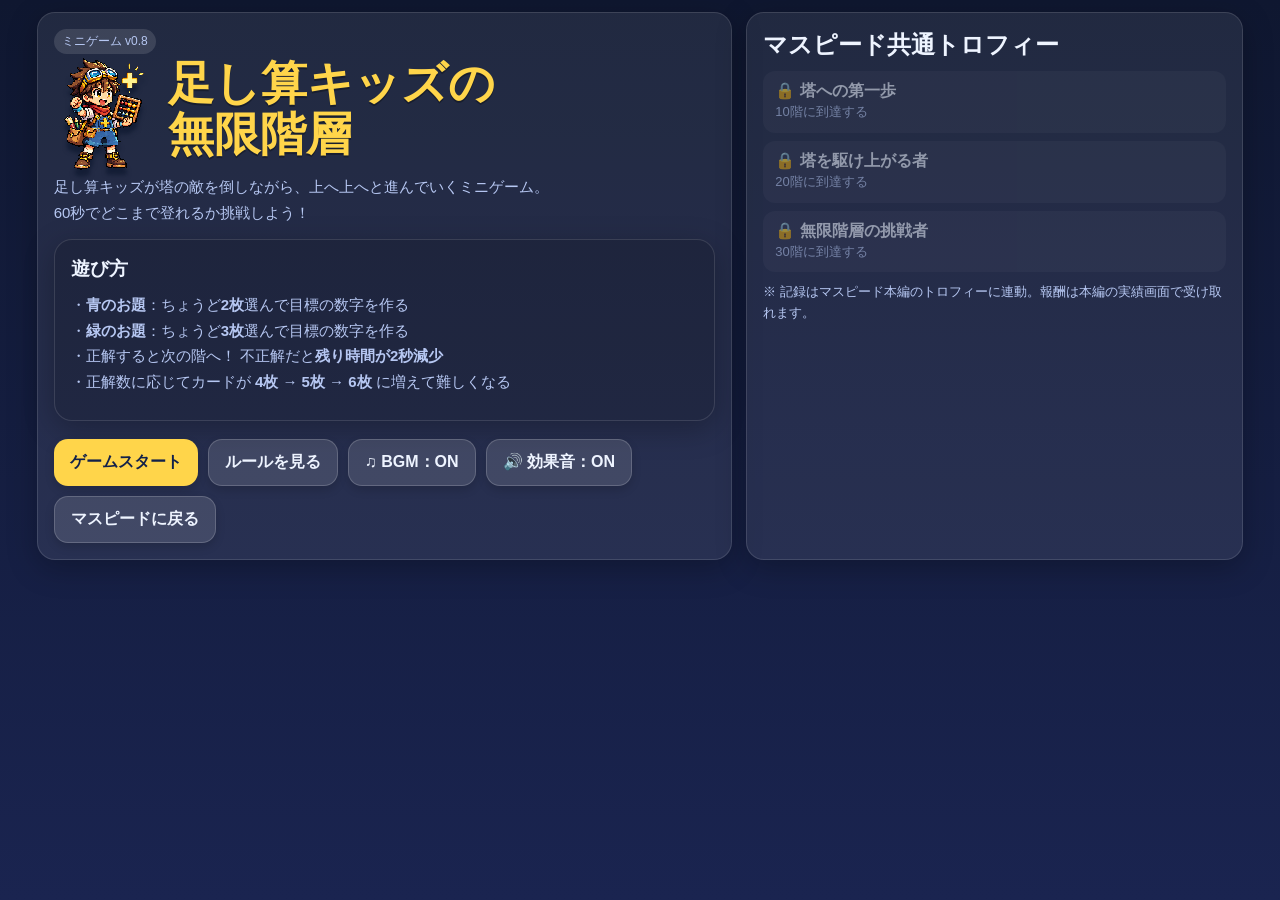
==== commit f5a871b6: "Add files via upload" ====
--- a/addition-kids-tower.html
+++ b/addition-kids-tower.html
@@ -3,7 +3,7 @@
 <head>
 <meta charset="UTF-8" />
 <meta name="viewport" content="width=device-width, initial-scale=1.0" />
-<title>足し算キッズの無限階層 v0.7</title>
+<title>足し算キッズの無限階層 v0.8</title>
 <style>
   :root{
     --bg1:#0f1730; --bg2:#1a2450; --panel:#1f2d5c; --panel2:#2a3973;
@@ -312,6 +312,11 @@
     #gameScreen .sceneHeroName{display:block;font-size:10px;}
   }
 
+
+/* v0.8: sound controls remain compact and never cover number cards */
+.audioBar{grid-column:1/-1;display:flex;justify-content:flex-end;gap:7px;flex-wrap:wrap}
+.audioBar button{font-size:12px;padding:6px 12px;min-height:30px}
+@media(max-width:760px){.audioBar{justify-content:center}}
 </style>
 </head>
 <body>
@@ -319,10 +324,10 @@
   <section id="titleScreen" class="screen active">
     <div class="grid-top">
       <div class="panel">
-        <div class="tag">ミニゲーム試作版 v0.7</div>
+        <div class="tag">ミニゲーム v0.8</div>
         <div class="introRow"><img class="introHero" src="[data-uri]" alt="本編の足し算キッズ"><h1 class="title">足し算キッズの<br>無限階層</h1></div>
         <p class="subtitle">
-          足し算キッズが塔の敵を倒しながら、上へ上へと進んでいくミニゲームのテスト版。<br>
+          足し算キッズが塔の敵を倒しながら、上へ上へと進んでいくミニゲーム。<br>
           60秒でどこまで登れるか挑戦しよう！
         </p>
         <div class="panel" style="background:rgba(0,0,0,.15); margin-top:14px;">
@@ -337,18 +342,20 @@
         <div class="btns">
           <button class="primary" id="startBtn">ゲームスタート</button>
           <button class="ghost" id="howBtn">ルールを見る</button>
+          <button class="ghost sound-toggle" data-sound="music" type="button">♫ BGM：ON</button><button class="ghost sound-toggle" data-sound="fx" type="button">🔊 効果音：ON</button><button class="ghost" id="mainBackTitle" type="button">マスピードに戻る</button>
         </div>
       </div>
       <div class="panel">
-        <h2>テスト版の実績例</h2>
+        <h2>マスピード共通トロフィー</h2>
         <div class="trophy-list" id="previewTrophies"></div>
-        <p class="note" style="margin-top:10px;">※ 今回はこのミニゲーム用の簡易トロフィーを搭載。<br>スライムの冒険と同じように、後から本編トロフィーへ統合できる想定です。</p>
+        <p class="note" style="margin-top:10px;">※ 記録はマスピード本編のトロフィーに連動。報酬は本編の実績画面で受け取れます。</p>
       </div>
     </div>
   </section>
 
   <section id="gameScreen" class="screen">
     <div class="hud">
+    <div class="audioBar"><button class="small ghost sound-toggle" data-sound="music" type="button">♫ BGM：ON</button><button class="small ghost sound-toggle" data-sound="fx" type="button">🔊 効果音：ON</button></div>
       <div class="stat"><div class="label">残り時間</div><div class="value" id="timeDisplay">60</div></div>
       <div class="stat"><div class="label">現在の階</div><div class="value" id="floorDisplay">1</div></div>
       <div class="stat"><div class="label">正解数</div><div class="value" id="correctDisplay">0</div></div>
@@ -416,7 +423,8 @@
         <div class="stat"><div class="label">自己ベスト</div><div class="value" id="bestCorrect">0</div></div>
       </div>
       <p class="coins">獲得コイン：<span id="finalCoins">0</span></p>
-      <p class="note">テスト版なので、このコインは本編へはまだ連動しません。<br>後からマスピード本編のコイン・トロフィーに接続できる形を想定しています。</p>
+      <p class="note" id="rewardStatus">1日3回まで本編マスコイン獲得</p>
+      <p class="note">報酬は本編のマスコインへ加算（1日3回まで）。4回目以降は無報酬で自由に挑戦できます。</p>
       <div class="panel" style="text-align:left; margin-top:18px;">
         <h3>このミニゲーム用トロフィー</h3>
         <div class="trophy-list" id="resultTrophies"></div>
@@ -424,11 +432,75 @@
       <div class="btns" style="justify-content:center;">
         <button class="primary" id="retryBtn">もう一回</button>
         <button class="ghost" id="backBtn">タイトルへ</button>
+        <button class="ghost" id="mainBackResult" type="button">マスピードに戻る</button>
       </div>
     </div>
   </section>
 </div>
 
+<script id="towerAudioEngine">
+const sound=(()=>{
+ const KEY='addition-kids-sound-v1';
+ let settings={music:true,fx:true};try{settings={...settings,...JSON.parse(localStorage.getItem(KEY)||'{}')}}catch(e){}
+ let ctx=null,loop=null,nextTime=0,step=0;
+ function context(){
+   if(!ctx){const C=window.AudioContext||window.webkitAudioContext;if(!C)return null;ctx=new C();}
+   if(ctx.state==='suspended')ctx.resume().catch(()=>{});
+   return ctx;
+ }
+ function tone(hz,at,len=0.09,type='square',volume=.055){
+   const a=context();if(!a||a.state==='closed')return;
+   const o=a.createOscillator(),g=a.createGain();
+   o.type=type;o.frequency.setValueAtTime(hz,at);
+   g.gain.setValueAtTime(.0001,at);g.gain.exponentialRampToValueAtTime(volume,at+.008);
+   g.gain.exponentialRampToValueAtTime(.0001,at+len);
+   o.connect(g);g.connect(a.destination);o.start(at);o.stop(at+len+.015);
+ }
+ // New original 8-bit tune (not based on an existing composition).
+ const lead=[659,0,784,988,880,784,659,523,587,0,659,784,659,587,523,0,
+   659,784,880,0,988,880,784,659,587,659,784,0,523,587,659,0];
+ const bass=[164.81,196,220,174.61,164.81,196,146.83,196];
+ function schedule(){
+   if(!settings.music||!ctx||ctx.state==='closed')return;
+   const end=ctx.currentTime+.19;
+   while(nextTime<end){
+     const n=lead[step%lead.length];if(n)tone(n,nextTime,.11,'square',.028);
+     if(step%4===0)tone(bass[Math.floor(step/4)%bass.length],nextTime,.26,'triangle',.055);
+     if(step%2===1)tone(1800,nextTime,.015,'triangle',.008);
+     nextTime+=60/148/2;step++;
+   }
+ }
+ function startMusic(){
+   if(!settings.music||loop!==null||document.hidden)return;
+   const c=context();if(!c)return;nextTime=c.currentTime+.04;step=0;schedule();loop=setInterval(schedule,90);
+ }
+ function stopMusic(){if(loop!==null)clearInterval(loop);loop=null;}
+ function effect(kind){
+   if(!settings.fx)return;const a=context();if(!a)return;
+   const t=a.currentTime+.01;
+   const play=(hz,delay,duration,type,volume)=>tone(hz,t+delay,duration,type||'square',volume||.06);
+   if(kind==='tap')play(850,0,.032,'triangle',.016);
+   if(kind==='hit'){play(392,0,.07,'square',.044);play(784,.045,.08,'square',.053);}
+   if(kind==='miss'){play(330,0,.13,'sawtooth',.035);play(220,.10,.13,'triangle',.035);}
+   if(kind==='level'){play(523,0,.10);play(659,.09,.10);play(784,.18,.17);}
+   if(kind==='start'){play(392,0,.08);play(523,.09,.08);play(659,.18,.11);}
+   if(kind==='finish'){play(784,0,.12);play(659,.13,.12);play(523,.26,.25);}
+ }
+ function updateLabels(){document.querySelectorAll('.sound-toggle').forEach(b=>{
+   const type=b.dataset.sound;b.textContent=type==='music'?(settings.music?'♫ BGM：ON':'♫ BGM：OFF'):(settings.fx?'🔊 効果音：ON':'🔇 効果音：OFF');
+   b.setAttribute('aria-pressed',String(settings[type]));
+ });}
+ function toggle(type){if(!['music','fx'].includes(type))return;settings[type]=!settings[type];
+   try{localStorage.setItem(KEY,JSON.stringify(settings))}catch(e){}
+   if(type==='music'){if(!settings.music)stopMusic();else if(document.querySelector('#gameScreen.active')&&document.querySelector('#gameScreen.active').offsetParent!==null)startMusic();}
+   updateLabels();
+ }
+ document.addEventListener('click',e=>{const b=e.target.closest('.sound-toggle');if(b)toggle(b.dataset.sound)});
+ document.addEventListener('visibilitychange',()=>{if(document.hidden)stopMusic();else if(document.querySelector('#gameScreen.active')&&settings.music)startMusic()});
+ document.addEventListener('DOMContentLoaded',updateLabels);
+ return {startMusic,stopMusic,effect,updateLabels};
+})();
+</script>
 <script>
 (() => {
   const STORAGE_KEY = 'addition-kids-infinite-tower-v01';
@@ -475,15 +547,10 @@
   ];
 
   const trophies = [
-    {id:'firstClear', name:'はじめの一歩', desc:'1問正解する', check:s=>s.totalCorrect>=1},
-    {id:'floor10', name:'10階到達', desc:'10階まで進む', check:s=>s.bestFloor>=10},
-    {id:'floor20', name:'20階到達', desc:'20階まで進む', check:s=>s.bestFloor>=20},
-    {id:'combo5', name:'コンボ職人', desc:'5コンボ達成', check:s=>s.bestCombo>=5},
-    {id:'combo10', name:'無限の勢い', desc:'10コンボ達成', check:s=>s.bestCombo>=10},
-    {id:'clear15', name:'計算のぼり人', desc:'1プレイで15問正解', check:s=>s.bestCorrect>=15},
-    {id:'clear25', name:'足し算マスター', desc:'1プレイで25問正解', check:s=>s.bestCorrect>=25},
+    {id:'floor10', name:'塔への第一歩', desc:'10階に到達する', check:s=>s.bestFloor>=10},
+    {id:'floor20', name:'塔を駆け上がる者', desc:'20階に到達する', check:s=>s.bestFloor>=20},
+    {id:'floor30', name:'無限階層の挑戦者', desc:'30階に到達する', check:s=>s.bestFloor>=30},
   ];
-
   function loadSave(){
     try{
       return JSON.parse(localStorage.getItem(STORAGE_KEY)) || {
@@ -493,8 +560,11 @@
       return {bestCorrect:0, bestFloor:0, bestCombo:0, totalCorrect:0, unlocked:{}};
     }
   }
-  function saveSave(){ localStorage.setItem(STORAGE_KEY, JSON.stringify(save)); }
+  function saveSave(){ try{localStorage.setItem(STORAGE_KEY, JSON.stringify(save))}catch(e){console.warn("塔の記録を保存できませんでした",e)} }
   let save = loadSave();
+  save.unlocked=save.unlocked&&typeof save.unlocked==="object"?save.unlocked:{};
+  trophies.forEach(t=>{if(t.check(save))save.unlocked[t.id]=true});
+  saveSave();
 
   let state;
   let timer = null;
@@ -575,6 +645,8 @@
   }
 
   function startGame(){
+    busy=false;
+    sound.startMusic();sound.effect('start');
     state = {
       time:60.0,
       floor:1,
@@ -650,6 +722,7 @@
     }
     if(state.selected.length >= state.requiredCount) return;
     state.selected.push(idx);
+    sound.effect('tap');
     updateUI();
     if(state.selected.length === state.requiredCount){
       checkSelection();
@@ -664,6 +737,8 @@
       state.combo += 1;
       state.bestComboInRun = Math.max(state.bestComboInRun, state.combo);
       setMessage('正解！ 足し算キッズの攻撃！', 'ok');
+      sound.effect('hit');
+      if([5,12].includes(state.correct)||[10,20,30].includes(state.correct+1))sound.effect('level');
       const scene = document.getElementById('towerScene');
       scene.classList.remove('strike');
       void scene.offsetWidth;
@@ -679,6 +754,7 @@
       state.time = Math.max(0, +(state.time - 2).toFixed(1));
       state.combo = 0;
       setMessage('おしい！ 残り時間 -2秒', 'bad');
+      sound.effect('miss');
       state.selected = [];
       updateUI();
       if(state.time<=0) endGame();
@@ -697,11 +773,56 @@
   }
 
   function calcCoins(correct){
+    // Half the previous curve (round down) to balance with other activities.
+    let old=0;
     if(correct<=0) return 0;
-    if(correct<=4) return correct*10;
-    if(correct<=9) return 40 + (correct-4)*15;
-    if(correct<=19) return 115 + (correct-9)*20;
-    return 315 + (correct-19)*25;
+    if(correct<=4) old=correct*10;
+    else if(correct<=9) old=40+(correct-4)*15;
+    else if(correct<=19) old=115+(correct-9)*20;
+    else old=315+(correct-19)*25;
+    return Math.floor(old/2);
+  }
+  function grantRealCoins(coins){
+    // Award at most three times per Japan calendar day; retry remains unlimited without coins.
+    const day=new Date().toLocaleDateString('sv-SE',{timeZone:'Asia/Tokyo'});
+    const key='addition-kids-reward-usage-v1';
+    try {
+      const saved=JSON.parse(localStorage.getItem(key)||'{}')||{};
+      const count=saved.day===day?Math.max(0,Number(saved.count)||0):0;
+      if(count>=3)return 0;
+      const pkey='mathspeed-v4-profile';
+      const profile=JSON.parse(localStorage.getItem(pkey)||'{}')||{};
+      const old=Number(profile.coins)||0;
+      profile.coins=Math.max(0,old)+coins;
+      // Preserve all profile properties; write reward ledger before writing profile.
+      const prior=localStorage.getItem(key);
+      localStorage.setItem(key,JSON.stringify({day,count:count+1}));
+      try{localStorage.setItem(pkey,JSON.stringify(profile))}catch(e){
+        try{if(prior===null)localStorage.removeItem(key);else localStorage.setItem(key,prior)}catch(_){}
+        throw e;
+      }
+      // Keep existing lifetime earned stats consistent with other rewards.
+      const extraKey='mathspeed-v10-trophy-stats';
+      try{
+        const stats=JSON.parse(localStorage.getItem(extraKey)||'{}')||{};
+        stats.earned=(Number(stats.earned)||0)+coins;
+        localStorage.setItem(extraKey,JSON.stringify(stats));
+      }catch(e){}
+      return coins;
+    }catch(e){console.warn('マスコインの保存に失敗しました',e);return 0}
+  }
+  function daysRewardedCount(){
+    try{const v=JSON.parse(localStorage.getItem('addition-kids-reward-usage-v1')||'{}')||{};
+      const day=new Date().toLocaleDateString('sv-SE',{timeZone:'Asia/Tokyo'});
+      return v.day===day?Math.max(0,Number(v.count)||0):0;
+    }catch(e){return 0}
+  }
+  function recordTowerProgress(floor){
+    try{
+      const key='mathspeed-mini-progress-v1',o=JSON.parse(localStorage.getItem(key)||'{}')||{};
+      o.towerFloor=Math.max(Number(o.towerFloor)||0,Math.floor(floor));
+      localStorage.setItem(key,JSON.stringify(o));
+    }catch(e){console.warn('塔の記録を同期できませんでした',e)}
   }
 
   function endGame(){
@@ -710,18 +831,23 @@
     if(timer) clearInterval(timer);
 
     const coins = calcCoins(state.correct);
+    const paidCoins=grantRealCoins(coins);
+    state.floor=Math.max(state.floor,state.correct+1);
     save.bestCorrect = Math.max(save.bestCorrect, state.correct);
     save.bestFloor = Math.max(save.bestFloor, state.floor);
     save.bestCombo = Math.max(save.bestCombo, state.bestComboInRun);
     save.totalCorrect += state.correct;
     trophies.forEach(t=>{ if(t.check(save)) save.unlocked[t.id] = true; });
     saveSave();
+    recordTowerProgress(save.bestFloor);
+    sound.stopMusic();sound.effect('finish');
 
     ui.finalFloor.textContent = state.floor;
     ui.finalCorrect.textContent = state.correct;
     ui.finalCombo.textContent = state.bestComboInRun;
     ui.bestCorrect.textContent = save.bestCorrect;
-    ui.finalCoins.textContent = coins;
+    ui.finalCoins.textContent = paidCoins;
+    const note=document.getElementById('rewardStatus');if(note)note.textContent=daysRewardedCount()>=3?'本日の報酬対象プレイは3回まで（以降は無報酬で遊べます）':'本日の報酬獲得：'+daysRewardedCount()+' / 3回';
     renderTrophies(ui.resultTrophies, true);
     showScreen('result');
   }
@@ -752,6 +878,7 @@
   document.getElementById('startBtn').addEventListener('click', startGame);
   document.getElementById('retryBtn').addEventListener('click', startGame);
   document.getElementById('backBtn').addEventListener('click', ()=>{ renderTrophies(ui.previewTrophies, true); showScreen('title'); });
+  for(const id of ['mainBackTitle','mainBackResult'])document.getElementById(id).addEventListener('click',()=>{sound.stopMusic();location.href='./index.html';});
   document.getElementById('clearBtn').addEventListener('click', resetSelection);
   document.getElementById('hintBtn').addEventListener('click', showHint);
   document.getElementById('howBtn').addEventListener('click', showHow);
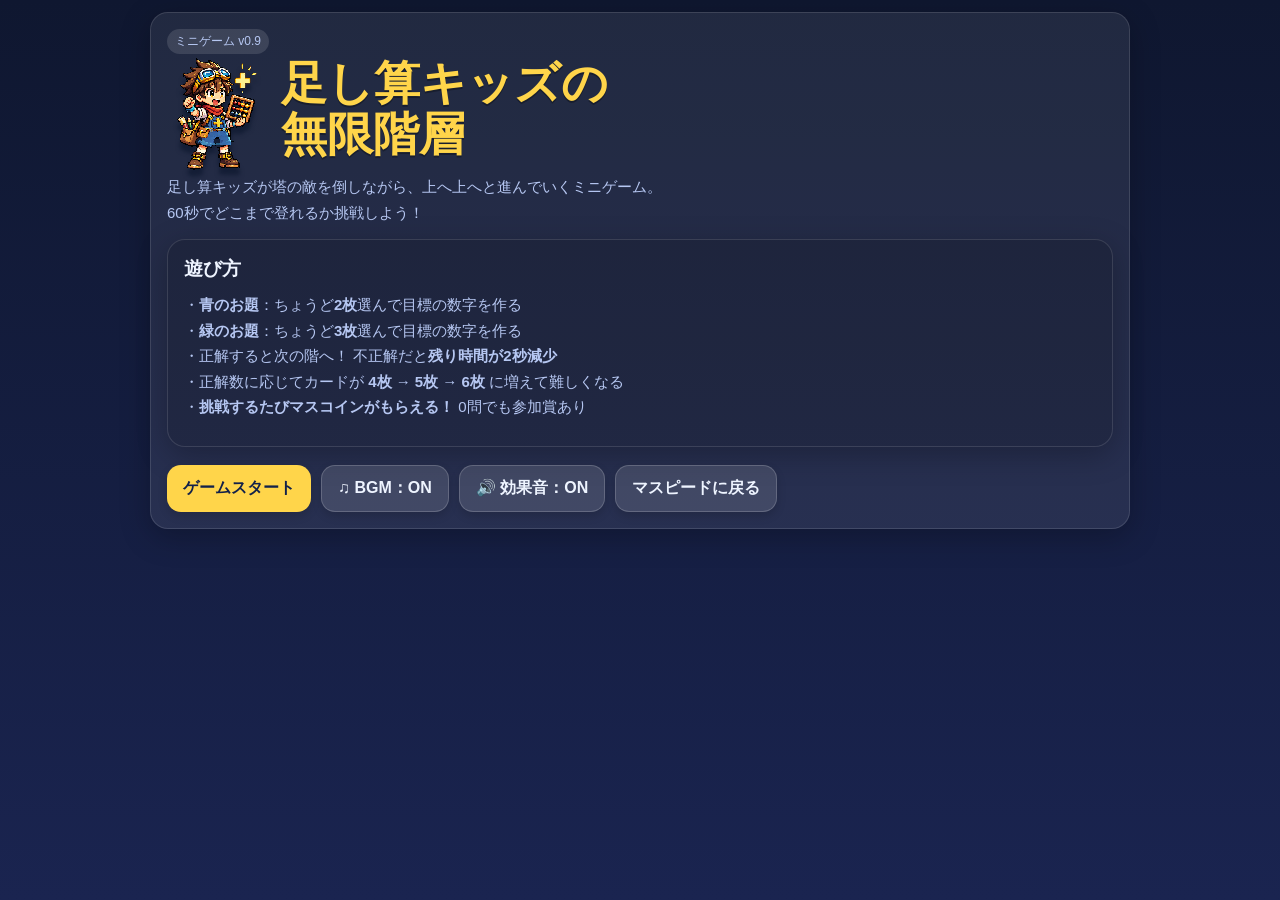
==== commit 8b260882: "Add files via upload" ====
--- a/addition-kids-tower.html
+++ b/addition-kids-tower.html
@@ -33,6 +33,8 @@
   button.ghost{background:rgba(255,255,255,0.12); color:var(--text); border:1px solid rgba(255,255,255,.18);}
   button.small{padding:8px 12px; font-size:14px;}
   .grid-top{display:grid; grid-template-columns:1.4fr 1fr; gap:14px; margin-bottom:14px;}
+  .grid-top.single{grid-template-columns:minmax(0,1fr)}
+  .grid-top.single>.panel{width:100%;max-width:980px;margin:0 auto;}
   @media (max-width: 760px){ .grid-top{grid-template-columns:1fr;} }
   .hud{display:grid; grid-template-columns:repeat(5,1fr); gap:10px; margin-bottom:14px;}
   @media (max-width: 760px){ .hud{grid-template-columns:repeat(2,1fr);} }
@@ -322,9 +324,9 @@
 <body>
 <div class="wrap">
   <section id="titleScreen" class="screen active">
-    <div class="grid-top">
+    <div class="grid-top single">
       <div class="panel">
-        <div class="tag">ミニゲーム v0.8</div>
+        <div class="tag">ミニゲーム v0.9</div>
         <div class="introRow"><img class="introHero" src="[data-uri]" alt="本編の足し算キッズ"><h1 class="title">足し算キッズの<br>無限階層</h1></div>
         <p class="subtitle">
           足し算キッズが塔の敵を倒しながら、上へ上へと進んでいくミニゲーム。<br>
@@ -336,19 +338,15 @@
             ・<b>青のお題</b>：ちょうど<b>2枚</b>選んで目標の数字を作る<br>
             ・<b>緑のお題</b>：ちょうど<b>3枚</b>選んで目標の数字を作る<br>
             ・正解すると次の階へ！ 不正解だと<b>残り時間が2秒減少</b><br>
-            ・正解数に応じてカードが <b>4枚 → 5枚 → 6枚</b> に増えて難しくなる
+            ・正解数に応じてカードが <b>4枚 → 5枚 → 6枚</b> に増えて難しくなる<br>
+            ・<b>挑戦するたびマスコインがもらえる！</b> 0問でも参加賞あり
           </p>
         </div>
         <div class="btns">
           <button class="primary" id="startBtn">ゲームスタート</button>
-          <button class="ghost" id="howBtn">ルールを見る</button>
+          
           <button class="ghost sound-toggle" data-sound="music" type="button">♫ BGM：ON</button><button class="ghost sound-toggle" data-sound="fx" type="button">🔊 効果音：ON</button><button class="ghost" id="mainBackTitle" type="button">マスピードに戻る</button>
         </div>
-      </div>
-      <div class="panel">
-        <h2>マスピード共通トロフィー</h2>
-        <div class="trophy-list" id="previewTrophies"></div>
-        <p class="note" style="margin-top:10px;">※ 記録はマスピード本編のトロフィーに連動。報酬は本編の実績画面で受け取れます。</p>
       </div>
     </div>
   </section>
@@ -423,12 +421,8 @@
         <div class="stat"><div class="label">自己ベスト</div><div class="value" id="bestCorrect">0</div></div>
       </div>
       <p class="coins">獲得コイン：<span id="finalCoins">0</span></p>
-      <p class="note" id="rewardStatus">1日3回まで本編マスコイン獲得</p>
-      <p class="note">報酬は本編のマスコインへ加算（1日3回まで）。4回目以降は無報酬で自由に挑戦できます。</p>
-      <div class="panel" style="text-align:left; margin-top:18px;">
-        <h3>このミニゲーム用トロフィー</h3>
-        <div class="trophy-list" id="resultTrophies"></div>
-      </div>
+      <p class="note" id="rewardStatus">毎回、正解数に応じてマスコインを獲得！</p>
+      <p class="note">毎回、マスピード本編のコインに加算。0問でも最後まで挑戦したら参加賞5コイン！</p>
       <div class="btns" style="justify-content:center;">
         <button class="primary" id="retryBtn">もう一回</button>
         <button class="ghost" id="backBtn">タイトルへ</button>
@@ -649,6 +643,7 @@
     sound.startMusic();sound.effect('start');
     state = {
       time:60.0,
+      runId:Date.now().toString(36)+'-'+Math.random().toString(36).slice(2),
       floor:1,
       correct:0,
       combo:0,
@@ -775,7 +770,7 @@
   function calcCoins(correct){
     // Half the previous curve (round down) to balance with other activities.
     let old=0;
-    if(correct<=0) return 0;
+    if(correct<=0) return 5;
     if(correct<=4) old=correct*10;
     else if(correct<=9) old=40+(correct-4)*15;
     else if(correct<=19) old=115+(correct-9)*20;
@@ -783,39 +778,34 @@
     return Math.floor(old/2);
   }
   function grantRealCoins(coins){
-    // Award at most three times per Japan calendar day; retry remains unlimited without coins.
-    const day=new Date().toLocaleDateString('sv-SE',{timeZone:'Asia/Tokyo'});
-    const key='addition-kids-reward-usage-v1';
-    try {
-      const saved=JSON.parse(localStorage.getItem(key)||'{}')||{};
-      const count=saved.day===day?Math.max(0,Number(saved.count)||0):0;
-      if(count>=3)return 0;
-      const pkey='mathspeed-v4-profile';
+    // Every completed 60-second run earns coins (no daily cap).
+    // Keep a bounded run-ID ledger in the same profile as the balance to prevent duplicate awards.
+    const pkey='mathspeed-v4-profile', extraKey='mathspeed-v10-trophy-stats';
+    const amount=Math.max(0,Math.floor(Number(coins)||0));
+    try{
       const profile=JSON.parse(localStorage.getItem(pkey)||'{}')||{};
-      const old=Number(profile.coins)||0;
-      profile.coins=Math.max(0,old)+coins;
-      // Preserve all profile properties; write reward ledger before writing profile.
-      const prior=localStorage.getItem(key);
-      localStorage.setItem(key,JSON.stringify({day,count:count+1}));
-      try{localStorage.setItem(pkey,JSON.stringify(profile))}catch(e){
-        try{if(prior===null)localStorage.removeItem(key);else localStorage.setItem(key,prior)}catch(_){}
-        throw e;
-      }
-      // Keep existing lifetime earned stats consistent with other rewards.
-      const extraKey='mathspeed-v10-trophy-stats';
+      const runIds=Array.isArray(profile.additionTowerRewardedRuns)?profile.additionTowerRewardedRuns:[];
+      if(runIds.includes(state.runId))return {earned:0,saved:true,duplicate:true};
+      profile.coins=Math.max(0,Math.floor(Number(profile.coins)||0))+amount;
+      profile.additionTowerRewardedRuns=[...runIds.slice(-59),state.runId];
+      profile.additionTowerRuns=Math.max(0,Math.floor(Number(profile.additionTowerRuns)||0))+1;
+      // Share today's total with the existing minigame coin counter, without imposing a limit.
+      const day=new Date().toLocaleDateString('sv-SE',{timeZone:'Asia/Tokyo'});
+      const mini=profile.miniGameDaily&&profile.miniGameDaily.date===day?profile.miniGameDaily:{date:day,earned:0};
+      mini.earned=Math.max(0,Number(mini.earned)||0)+amount;
+      profile.miniGameDaily=mini;
+      localStorage.setItem(pkey,JSON.stringify(profile));
+      // Lifetime earned tally for the main game's money-related achievements.
       try{
         const stats=JSON.parse(localStorage.getItem(extraKey)||'{}')||{};
-        stats.earned=(Number(stats.earned)||0)+coins;
+        stats.earned=Math.max(0,Number(stats.earned)||0)+amount;
         localStorage.setItem(extraKey,JSON.stringify(stats));
-      }catch(e){}
-      return coins;
-    }catch(e){console.warn('マスコインの保存に失敗しました',e);return 0}
-  }
-  function daysRewardedCount(){
-    try{const v=JSON.parse(localStorage.getItem('addition-kids-reward-usage-v1')||'{}')||{};
-      const day=new Date().toLocaleDateString('sv-SE',{timeZone:'Asia/Tokyo'});
-      return v.day===day?Math.max(0,Number(v.count)||0):0;
-    }catch(e){return 0}
+      }catch(e){console.warn('累計マスコイン記録の更新に失敗',e)}
+      return {earned:amount,saved:true};
+    }catch(e){
+      console.warn('マスコインの保存に失敗しました',e);
+      return {earned:0,saved:false};
+    }
   }
   function recordTowerProgress(floor){
     try{
@@ -831,7 +821,7 @@
     if(timer) clearInterval(timer);
 
     const coins = calcCoins(state.correct);
-    const paidCoins=grantRealCoins(coins);
+    const payment=grantRealCoins(coins);
     state.floor=Math.max(state.floor,state.correct+1);
     save.bestCorrect = Math.max(save.bestCorrect, state.correct);
     save.bestFloor = Math.max(save.bestFloor, state.floor);
@@ -846,9 +836,8 @@
     ui.finalCorrect.textContent = state.correct;
     ui.finalCombo.textContent = state.bestComboInRun;
     ui.bestCorrect.textContent = save.bestCorrect;
-    ui.finalCoins.textContent = paidCoins;
-    const note=document.getElementById('rewardStatus');if(note)note.textContent=daysRewardedCount()>=3?'本日の報酬対象プレイは3回まで（以降は無報酬で遊べます）':'本日の報酬獲得：'+daysRewardedCount()+' / 3回';
-    renderTrophies(ui.resultTrophies, true);
+    ui.finalCoins.textContent = payment.saved?payment.earned:"保存失敗";
+    const note=document.getElementById('rewardStatus');if(note)note.textContent=payment.saved?'プレイするたび報酬がもらえるよ！ 何回でも挑戦OK':'保存に失敗しました。ブラウザの保存設定を確認してね。';
     showScreen('result');
   }
 
@@ -877,13 +866,12 @@
 
   document.getElementById('startBtn').addEventListener('click', startGame);
   document.getElementById('retryBtn').addEventListener('click', startGame);
-  document.getElementById('backBtn').addEventListener('click', ()=>{ renderTrophies(ui.previewTrophies, true); showScreen('title'); });
+  document.getElementById('backBtn').addEventListener('click', ()=>showScreen('title'));
   for(const id of ['mainBackTitle','mainBackResult'])document.getElementById(id).addEventListener('click',()=>{sound.stopMusic();location.href='./index.html';});
   document.getElementById('clearBtn').addEventListener('click', resetSelection);
   document.getElementById('hintBtn').addEventListener('click', showHint);
-  document.getElementById('howBtn').addEventListener('click', showHow);
-
-  renderTrophies(ui.previewTrophies, true);
+  
+
 })();
 </script>
 </body>
